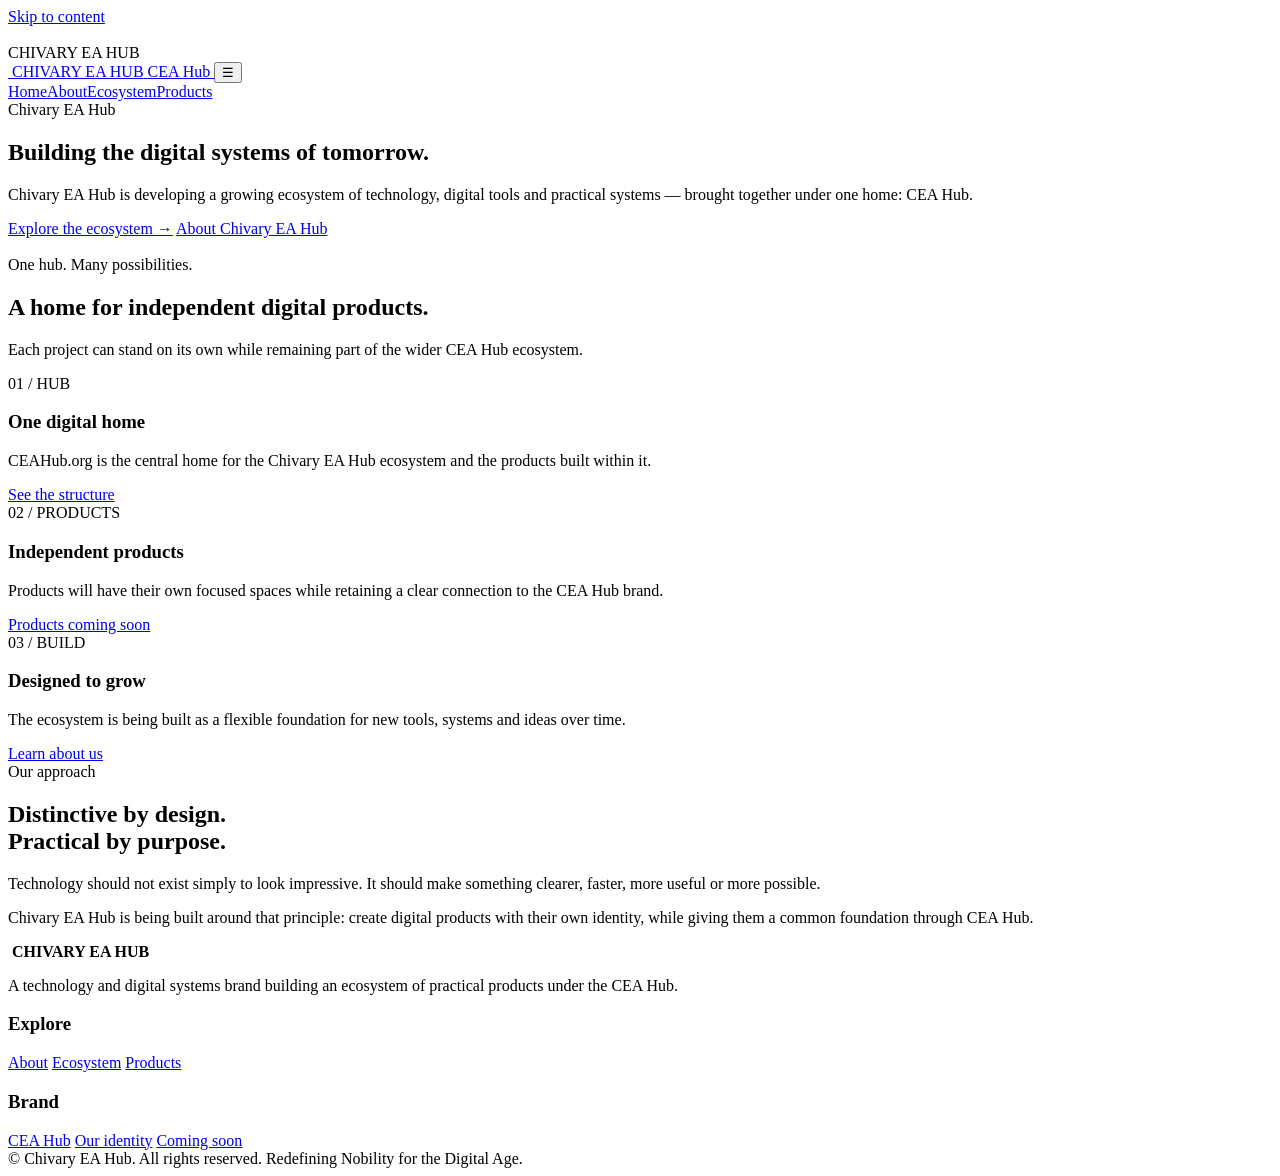
==== index.html @ 56e62394 "Add files via upload" ====
<!doctype html>
<html lang="en">
<head>
  <meta charset="utf-8">
  <meta name="viewport" content="width=device-width, initial-scale=1">
  <title>Technology, Systems & Digital Products | Chivary EA Hub</title>
  <meta name="description" content="Chivary EA Hub is building a growing ecosystem of technology, digital tools and systems under CEA Hub.">
  <meta name="theme-color" content="#070A0F">
  <meta property="og:title" content="Technology, Systems & Digital Products | Chivary EA Hub">
  <meta property="og:description" content="Chivary EA Hub is building a growing ecosystem of technology, digital tools and systems under CEA Hub.">
  <meta property="og:image" content="assets/og-image.png">
  <meta property="og:type" content="website">
  <link rel="icon" type="image/png" href="assets/favicon.png">
  <link rel="preconnect" href="https://fonts.googleapis.com">
  <link rel="preconnect" href="https://fonts.gstatic.com" crossorigin>
  <link href="https://fonts.googleapis.com/css2?family=Inter:wght@400;500;600;700;800&display=swap" rel="stylesheet">
  <link rel="stylesheet" href="assets/style.css">
</head>
<body>
<a class="skip-link" href="#main">Skip to content</a>

<div class="loader" aria-hidden="true">
  <div class="loader-inner">
    <img class="loader-logo" src="assets/chivary-emblem.png" alt="">
    <div class="loader-name">CHIVARY EA HUB</div>
    <div class="loader-line"></div>
  </div>
</div>

<header class="site-header">
  <div class="container nav">
    <a class="brand" href="index.html" aria-label="Chivary EA Hub home">
      <img src="assets/chivary-emblem.png" alt="">
      <span class="brand-text">
        <span class="brand-name">CHIVARY EA HUB</span>
        <span class="brand-sub">CEA Hub</span>
      </span>
    </a>
    <button class="nav-toggle" aria-label="Open navigation" aria-expanded="false" aria-controls="primary-navigation">☰</button>
    <nav id="primary-navigation" class="nav-links" aria-label="Primary navigation">
      <a href="index.html" class="active" aria-current="page">Home</a><a href="about.html">About</a><a href="ecosystem.html">Ecosystem</a><a href="products.html">Products</a>
    </nav>
  </div>
</header>

<main id="main">
<section class="hero">
  <div class="container hero-grid">
    <div class="reveal">
      <div class="eyebrow">Chivary EA Hub</div>
      <h1>Building the <span>digital systems</span> of tomorrow.</h1>
      <p class="lead">Chivary EA Hub is developing a growing ecosystem of technology, digital tools and practical systems — brought together under one home: CEA Hub.</p>
      <div class="actions">
        <a class="btn btn-primary" href="ecosystem.html">Explore the ecosystem <span>→</span></a>
        <a class="btn btn-secondary" href="about.html">About Chivary EA Hub</a>
      </div>
    </div>
    <div class="hero-mark reveal" aria-hidden="true">
      <img src="assets/chivary-emblem.png" alt="">
    </div>
  </div>
</section>

<section class="section section-tight">
  <div class="container">
    <div class="section-head reveal">
      <div class="eyebrow">One hub. Many possibilities.</div>
      <h2>A home for independent digital products.</h2>
      <p>Each project can stand on its own while remaining part of the wider CEA Hub ecosystem.</p>
    </div>
    <div class="cards">
      <article class="card reveal">
        <div class="card-number">01 / HUB</div>
        <h3>One digital home</h3>
        <p>CEAHub.org is the central home for the Chivary EA Hub ecosystem and the products built within it.</p>
        <a class="card-link" href="ecosystem.html">See the structure</a>
      </article>
      <article class="card reveal">
        <div class="card-number">02 / PRODUCTS</div>
        <h3>Independent products</h3>
        <p>Products will have their own focused spaces while retaining a clear connection to the CEA Hub brand.</p>
        <a class="card-link" href="products.html">Products coming soon</a>
      </article>
      <article class="card reveal">
        <div class="card-number">03 / BUILD</div>
        <h3>Designed to grow</h3>
        <p>The ecosystem is being built as a flexible foundation for new tools, systems and ideas over time.</p>
        <a class="card-link" href="about.html">Learn about us</a>
      </article>
    </div>
  </div>
</section>

<section class="section statement">
  <div class="container statement-inner">
    <div class="reveal">
      <div class="eyebrow">Our approach</div>
      <h2>Distinctive by design.<br>Practical by purpose.</h2>
    </div>
    <div class="statement-copy reveal">
      <p>Technology should not exist simply to look impressive. It should make something clearer, faster, more useful or more possible.</p>
      <p>Chivary EA Hub is being built around that principle: create digital products with their own identity, while giving them a common foundation through CEA Hub.</p>
    </div>
  </div>
</section>
</main>
<footer class="site-footer">
  <div class="container">
    <div class="footer-grid">
      <div>
        <div class="footer-brand">
          <img src="assets/chivary-emblem.png" alt="">
          <strong>CHIVARY EA HUB</strong>
        </div>
        <p class="footer-copy">A technology and digital systems brand building an ecosystem of practical products under the CEA Hub.</p>
      </div>
      <div class="footer-col">
        <h3>Explore</h3>
        <a href="about.html">About</a>
        <a href="ecosystem.html">Ecosystem</a>
        <a href="products.html">Products</a>
      </div>
      <div class="footer-col">
        <h3>Brand</h3>
        <a href="index.html">CEA Hub</a>
        <a href="about.html#identity">Our identity</a>
        <a href="products.html">Coming soon</a>
      </div>
    </div>
    <div class="footer-bottom">
      <span>© <span data-year></span> Chivary EA Hub. All rights reserved.</span>
      <span>Redefining Nobility for the Digital Age.</span>
    </div>
  </div>
</footer>
<script src="assets/site.js" defer></script>
</body>
</html>
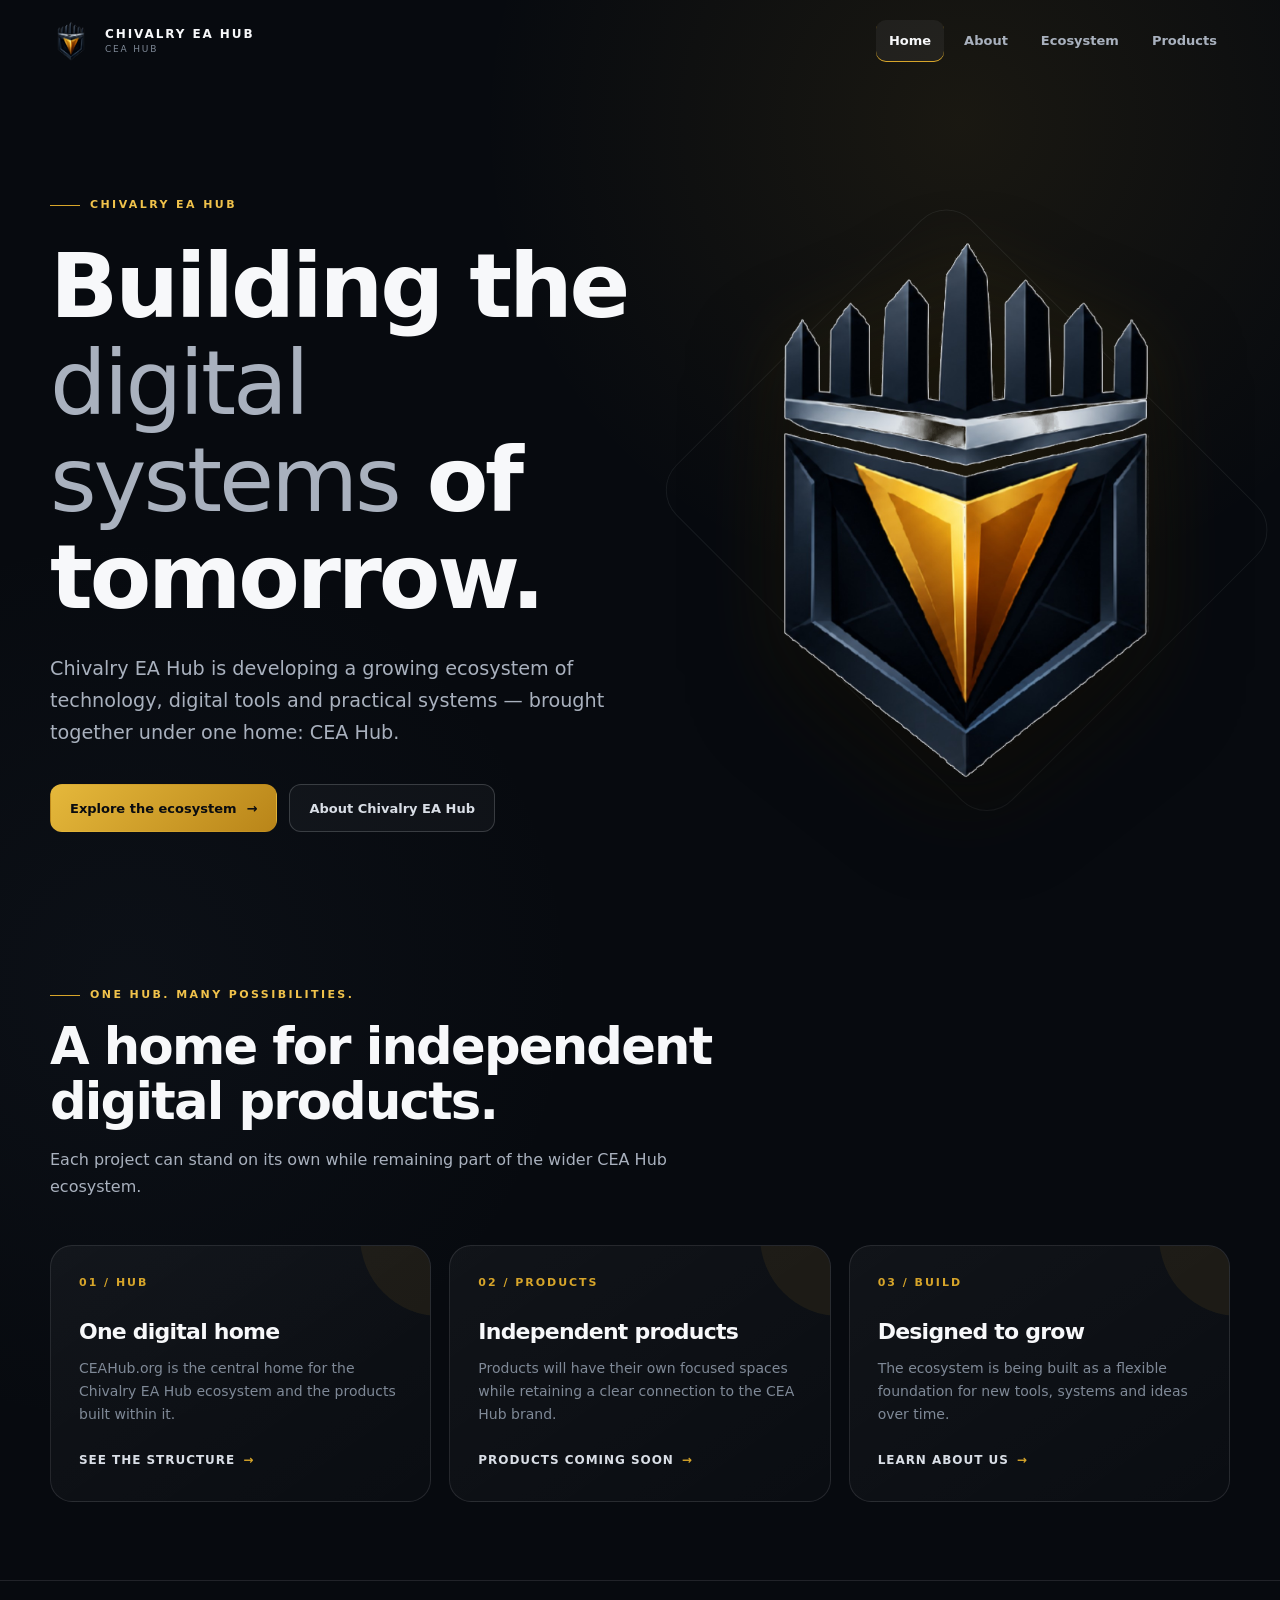
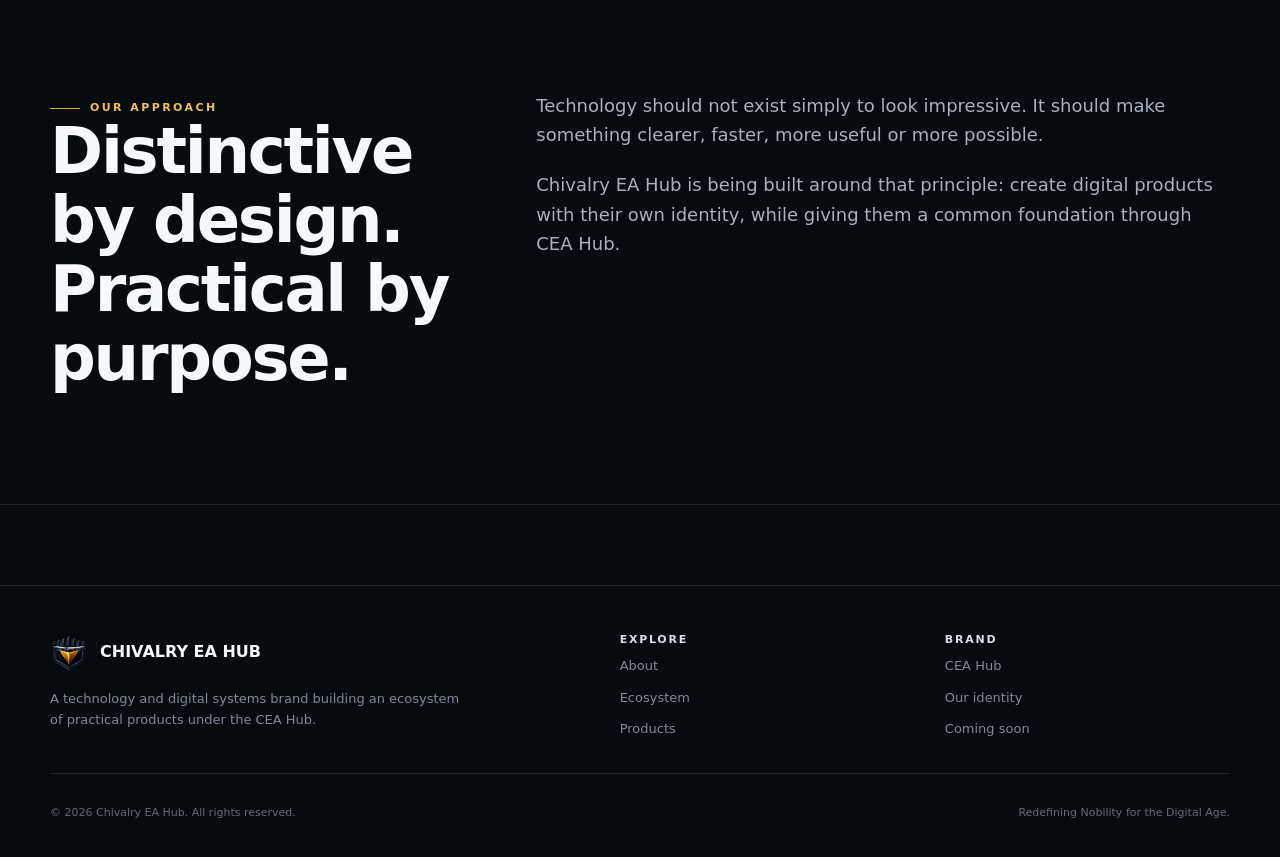
==== commit ef058673: "Update index.html" ====
--- a/index.html
+++ b/index.html
@@ -3,11 +3,11 @@
 <head>
   <meta charset="utf-8">
   <meta name="viewport" content="width=device-width, initial-scale=1">
-  <title>Technology, Systems & Digital Products | Chivary EA Hub</title>
-  <meta name="description" content="Chivary EA Hub is building a growing ecosystem of technology, digital tools and systems under CEA Hub.">
+  <title>Technology, Systems & Digital Products | Chivalry EA Hub</title>
+  <meta name="description" content="Chivalry EA Hub is building a growing ecosystem of technology, digital tools and systems under CEA Hub.">
   <meta name="theme-color" content="#070A0F">
-  <meta property="og:title" content="Technology, Systems & Digital Products | Chivary EA Hub">
-  <meta property="og:description" content="Chivary EA Hub is building a growing ecosystem of technology, digital tools and systems under CEA Hub.">
+  <meta property="og:title" content="Technology, Systems & Digital Products | Chivalry EA Hub">
+  <meta property="og:description" content="Chivalry EA Hub is building a growing ecosystem of technology, digital tools and systems under CEA Hub.">
   <meta property="og:image" content="assets/og-image.png">
   <meta property="og:type" content="website">
   <link rel="icon" type="image/png" href="assets/favicon.png">
@@ -22,17 +22,17 @@
 <div class="loader" aria-hidden="true">
   <div class="loader-inner">
     <img class="loader-logo" src="assets/chivary-emblem.png" alt="">
-    <div class="loader-name">CHIVARY EA HUB</div>
+    <div class="loader-name">CHIVALRY EA HUB</div>
     <div class="loader-line"></div>
   </div>
 </div>
 
 <header class="site-header">
   <div class="container nav">
-    <a class="brand" href="index.html" aria-label="Chivary EA Hub home">
+    <a class="brand" href="index.html" aria-label="Chivalry EA Hub home">
       <img src="assets/chivary-emblem.png" alt="">
       <span class="brand-text">
-        <span class="brand-name">CHIVARY EA HUB</span>
+        <span class="brand-name">CHIVALRY EA HUB</span>
         <span class="brand-sub">CEA Hub</span>
       </span>
     </a>
@@ -47,12 +47,12 @@
 <section class="hero">
   <div class="container hero-grid">
     <div class="reveal">
-      <div class="eyebrow">Chivary EA Hub</div>
+      <div class="eyebrow">Chivalry EA Hub</div>
       <h1>Building the <span>digital systems</span> of tomorrow.</h1>
-      <p class="lead">Chivary EA Hub is developing a growing ecosystem of technology, digital tools and practical systems — brought together under one home: CEA Hub.</p>
+      <p class="lead">Chivalry EA Hub is developing a growing ecosystem of technology, digital tools and practical systems — brought together under one home: CEA Hub.</p>
       <div class="actions">
         <a class="btn btn-primary" href="ecosystem.html">Explore the ecosystem <span>→</span></a>
-        <a class="btn btn-secondary" href="about.html">About Chivary EA Hub</a>
+        <a class="btn btn-secondary" href="about.html">About Chivalry EA Hub</a>
       </div>
     </div>
     <div class="hero-mark reveal" aria-hidden="true">
@@ -72,7 +72,7 @@
       <article class="card reveal">
         <div class="card-number">01 / HUB</div>
         <h3>One digital home</h3>
-        <p>CEAHub.org is the central home for the Chivary EA Hub ecosystem and the products built within it.</p>
+        <p>CEAHub.org is the central home for the Chivalry EA Hub ecosystem and the products built within it.</p>
         <a class="card-link" href="ecosystem.html">See the structure</a>
       </article>
       <article class="card reveal">
@@ -99,7 +99,7 @@
     </div>
     <div class="statement-copy reveal">
       <p>Technology should not exist simply to look impressive. It should make something clearer, faster, more useful or more possible.</p>
-      <p>Chivary EA Hub is being built around that principle: create digital products with their own identity, while giving them a common foundation through CEA Hub.</p>
+      <p>Chivalry EA Hub is being built around that principle: create digital products with their own identity, while giving them a common foundation through CEA Hub.</p>
     </div>
   </div>
 </section>
@@ -110,7 +110,7 @@
       <div>
         <div class="footer-brand">
           <img src="assets/chivary-emblem.png" alt="">
-          <strong>CHIVARY EA HUB</strong>
+          <strong>CHIVALRY EA HUB</strong>
         </div>
         <p class="footer-copy">A technology and digital systems brand building an ecosystem of practical products under the CEA Hub.</p>
       </div>
@@ -128,7 +128,7 @@
       </div>
     </div>
     <div class="footer-bottom">
-      <span>© <span data-year></span> Chivary EA Hub. All rights reserved.</span>
+      <span>© <span data-year></span> Chivalry EA Hub. All rights reserved.</span>
       <span>Redefining Nobility for the Digital Age.</span>
     </div>
   </div>
--- a/assets/style.css
+++ b/assets/style.css
@@ -0,0 +1,298 @@
+/* CHIVALRY EA HUB — CEA HUB
+   Main visual system. Change the variables below to restyle the whole site. */
+
+:root {
+  --obsidian: #070A0F;
+  --obsidian-2: #0B1018;
+  --panel: #0F151F;
+  --gold: #D7A52A;
+  --gold-bright: #F0C24B;
+  --silver: #D9DEE6;
+  --silver-mid: #A9B1BE;
+  --muted: #7F8997;
+  --white: #F7F8FA;
+  --line: rgba(217,222,230,.12);
+  --line-strong: rgba(217,222,230,.20);
+  --max: 1180px;
+  --radius: 22px;
+}
+
+* { box-sizing: border-box; }
+html { scroll-behavior: smooth; }
+body {
+  margin: 0;
+  color: var(--white);
+  background:
+    radial-gradient(circle at 75% 5%, rgba(215,165,42,.09), transparent 30rem),
+    radial-gradient(circle at 10% 40%, rgba(80,100,130,.07), transparent 28rem),
+    var(--obsidian);
+  font-family: Inter, ui-sans-serif, system-ui, -apple-system, BlinkMacSystemFont, "Segoe UI", sans-serif;
+  line-height: 1.65;
+  overflow-x: hidden;
+}
+body::before {
+  content: "";
+  position: fixed;
+  inset: 0;
+  pointer-events: none;
+  opacity: .18;
+  background-image:
+    linear-gradient(rgba(255,255,255,.018) 1px, transparent 1px),
+    linear-gradient(90deg, rgba(255,255,255,.018) 1px, transparent 1px);
+  background-size: 72px 72px;
+  mask-image: linear-gradient(to bottom, black, transparent 80%);
+}
+a { color: inherit; text-decoration: none; }
+img { max-width: 100%; display: block; }
+
+.container { width: min(var(--max), calc(100% - 40px)); margin: 0 auto; }
+.section { padding: 110px 0; position: relative; }
+.section-tight { padding: 78px 0; }
+
+.skip-link {
+  position: fixed; left: 16px; top: 16px; z-index: 9999;
+  padding: 10px 14px; border-radius: 10px;
+  background: var(--gold); color: #080A0D;
+  transform: translateY(-150%); transition: .2s;
+}
+.skip-link:focus { transform: translateY(0); }
+
+/* Opening/loading treatment */
+.loader {
+  position: fixed; inset: 0; z-index: 10000;
+  display: grid; place-items: center;
+  background: #06080C;
+  transition: opacity .55s ease, visibility .55s ease;
+}
+.loader.is-done { opacity: 0; visibility: hidden; pointer-events: none; }
+.loader-inner { text-align: center; }
+.loader-logo {
+  width: 92px; height: 92px; object-fit: contain; margin: 0 auto 24px;
+  filter: drop-shadow(0 12px 28px rgba(215,165,42,.18));
+  animation: loaderPulse 1.5s ease-in-out infinite;
+}
+.loader-name {
+  letter-spacing: .24em; font-size: 12px; font-weight: 800; color: var(--silver);
+}
+.loader-line {
+  width: 150px; height: 2px; margin: 18px auto 0;
+  background: rgba(255,255,255,.08); overflow: hidden;
+}
+.loader-line::after {
+  content: ""; display: block; width: 45%; height: 100%;
+  background: var(--gold); animation: loaderBar 1.15s ease-in-out infinite;
+}
+@keyframes loaderPulse { 50% { transform: translateY(-5px) scale(1.03); } }
+@keyframes loaderBar { from { transform: translateX(-120%); } to { transform: translateX(340%); } }
+
+.site-header {
+  position: fixed; z-index: 1000; top: 0; left: 0; right: 0;
+  border-bottom: 1px solid transparent;
+  transition: background .3s, border-color .3s, backdrop-filter .3s;
+}
+.site-header.scrolled {
+  background: rgba(7,10,15,.78);
+  backdrop-filter: blur(18px);
+  border-color: var(--line);
+}
+.nav {
+  min-height: 82px; display: flex; align-items: center;
+  justify-content: space-between; gap: 24px;
+}
+.brand { display: inline-flex; align-items: center; gap: 13px; min-width: 0; }
+.brand img { width: 42px; height: 42px; object-fit: contain; }
+.brand-text { display: grid; line-height: 1; gap: 5px; }
+.brand-name { font-size: 12px; letter-spacing: .16em; font-weight: 800; white-space: nowrap; }
+.brand-sub { font-size: 9px; letter-spacing: .20em; color: var(--muted); text-transform: uppercase; }
+
+.nav-links { display: flex; align-items: center; gap: 7px; }
+.nav-links a {
+  color: var(--silver-mid); font-size: 13px; font-weight: 600;
+  padding: 10px 13px; border-radius: 10px;
+  transition: color .2s, background .2s;
+}
+.nav-links a:hover, .nav-links a.active {
+  color: var(--white); background: rgba(255,255,255,.055);
+}
+.nav-links a.active { box-shadow: inset 0 -1px var(--gold); }
+.nav-toggle {
+  display:none; border:1px solid var(--line); background:rgba(255,255,255,.03);
+  color:var(--white); width:44px; height:44px; border-radius:12px; cursor:pointer;
+}
+
+.hero {
+  min-height: 100svh; display: grid; align-items: center;
+  padding-top: 120px; overflow: hidden;
+}
+.hero-grid {
+  display: grid; grid-template-columns: 1.05fr .95fr;
+  gap: 70px; align-items: center;
+}
+.eyebrow {
+  display:inline-flex; align-items:center; gap:10px;
+  color:var(--gold-bright); font-size:11px; font-weight:800;
+  letter-spacing:.22em; text-transform:uppercase;
+}
+.eyebrow::before { content:""; width:30px; height:1px; background:var(--gold); }
+h1, h2, h3 { margin:0; line-height:1.08; letter-spacing:-.035em; }
+h1 { font-size: clamp(3.1rem, 7vw, 6.8rem); max-width: 820px; margin-top: 24px; }
+h1 span { color: var(--silver-mid); font-weight: 400; }
+.lead {
+  max-width: 680px; color: var(--silver-mid);
+  font-size: clamp(1.02rem, 1.5vw, 1.22rem); margin: 28px 0 0;
+}
+.actions { display:flex; gap:12px; flex-wrap:wrap; margin-top:36px; }
+.btn {
+  display:inline-flex; align-items:center; justify-content:center; gap:10px;
+  min-height:48px; padding:0 19px; border-radius:12px;
+  border:1px solid var(--line-strong); font-size:13px; font-weight:800;
+  transition: transform .2s, border-color .2s, background .2s;
+}
+.btn:hover { transform:translateY(-2px); border-color:rgba(215,165,42,.55); }
+.btn-primary {
+  background:linear-gradient(135deg, #E5B83B, #B98519);
+  color:#0A0C10; border-color:transparent;
+}
+.btn-secondary { background:rgba(255,255,255,.035); color:var(--silver); }
+
+.hero-mark {
+  min-height: 560px; display:grid; place-items:center; position:relative;
+}
+.hero-mark::before {
+  content:""; position:absolute; width:430px; height:430px; border-radius:50%;
+  background:radial-gradient(circle, rgba(215,165,42,.13), transparent 67%);
+}
+.hero-mark::after {
+  content:""; position:absolute; inset:15% 5%; border:1px solid rgba(217,222,230,.08);
+  transform:rotate(45deg); border-radius:36px;
+}
+.hero-mark img {
+  position:relative; z-index:2; width:min(430px, 75vw);
+  filter:drop-shadow(0 35px 45px rgba(0,0,0,.55)) drop-shadow(0 0 35px rgba(215,165,42,.10));
+  animation: emblemFloat 6s ease-in-out infinite;
+}
+@keyframes emblemFloat { 50% { transform:translateY(-10px); } }
+
+.section-head { max-width: 720px; margin-bottom: 45px; }
+.section-head h2 { font-size: clamp(2rem, 4vw, 3.4rem); margin-top: 14px; }
+.section-head p { color:var(--silver-mid); margin:18px 0 0; max-width:640px; }
+
+.cards { display:grid; grid-template-columns:repeat(3,1fr); gap:18px; }
+.card {
+  position:relative; padding:28px; min-height:240px;
+  border:1px solid var(--line); border-radius:var(--radius);
+  background:linear-gradient(145deg, rgba(255,255,255,.045), rgba(255,255,255,.015));
+  overflow:hidden; transition:transform .25s, border-color .25s, background .25s;
+}
+.card::after {
+  content:""; position:absolute; width:160px; height:160px; right:-90px; top:-90px;
+  border-radius:50%; background:rgba(215,165,42,.08);
+}
+.card:hover {
+  transform:translateY(-5px); border-color:rgba(215,165,42,.35);
+  background:linear-gradient(145deg, rgba(255,255,255,.06), rgba(255,255,255,.018));
+}
+.card-number { color:var(--gold); font-size:11px; font-weight:800; letter-spacing:.18em; }
+.card h3 { margin-top:28px; font-size:22px; }
+.card p { color:var(--muted); margin:13px 0 0; font-size:14px; }
+.card-link {
+  display:inline-flex; margin-top:25px; color:var(--silver);
+  font-size:12px; font-weight:800; letter-spacing:.08em; text-transform:uppercase;
+}
+.card-link::after { content:"→"; color:var(--gold); margin-left:8px; transition:transform .2s; }
+.card-link:hover::after { transform:translateX(4px); }
+
+.statement {
+  border-top:1px solid var(--line); border-bottom:1px solid var(--line);
+}
+.statement-inner {
+  display:grid; grid-template-columns:.75fr 1.25fr; gap:70px; align-items:start;
+}
+.statement h2 { font-size:clamp(2.2rem, 5vw, 4.5rem); }
+.statement-copy { color:var(--silver-mid); font-size:18px; }
+.statement-copy p { margin-top:0; margin-bottom:20px; }
+
+.feature-panel {
+  display:grid; grid-template-columns:1.1fr .9fr; gap:24px; padding:30px;
+  border:1px solid var(--line); border-radius:var(--radius);
+  background:linear-gradient(135deg, rgba(255,255,255,.045), rgba(255,255,255,.018));
+}
+.feature-panel h3 { font-size:28px; }
+.feature-panel p { color:var(--muted); }
+.meta-list { display:grid; gap:10px; }
+.meta-item {
+  display:flex; justify-content:space-between; gap:20px; padding:14px 0;
+  border-bottom:1px solid var(--line); font-size:13px;
+}
+.meta-item span:first-child { color:var(--muted); }
+.meta-item span:last-child { color:var(--silver); font-weight:700; text-align:right; }
+
+.page-hero { padding:170px 0 90px; }
+.page-hero h1 { font-size:clamp(3rem, 7vw, 6rem); max-width:950px; }
+.page-hero p { max-width:720px; color:var(--silver-mid); font-size:18px; margin-top:24px; }
+
+.prose { max-width:800px; }
+.prose h2 { font-size:32px; margin:0 0 18px; }
+.prose p { color:var(--silver-mid); margin:0 0 24px; font-size:16px; }
+.prose strong { color:var(--silver); }
+
+.product-placeholder {
+  min-height:380px; display:grid; place-items:center; text-align:center; padding:40px;
+  border:1px dashed rgba(215,165,42,.35); border-radius:var(--radius);
+  background:radial-gradient(circle at 50% 0, rgba(215,165,42,.08), transparent 45%), rgba(255,255,255,.015);
+}
+.product-placeholder .mark { width:70px; height:70px; margin:0 auto 22px; opacity:.9; }
+
+.site-footer { border-top:1px solid var(--line); padding:48px 0 34px; margin-top:80px; }
+.footer-grid { display:grid; grid-template-columns:1.3fr .7fr .7fr; gap:40px; }
+.footer-brand { display:flex; align-items:center; gap:12px; }
+.footer-brand img { width:38px; height:38px; }
+.footer-copy { color:var(--muted); font-size:13px; max-width:420px; margin-top:16px; }
+.footer-col h3 { font-size:11px; letter-spacing:.16em; text-transform:uppercase; color:var(--silver); }
+.footer-col a { display:block; color:var(--muted); font-size:13px; margin-top:10px; }
+.footer-col a:hover { color:var(--silver); }
+.footer-bottom {
+  display:flex; justify-content:space-between; gap:20px; padding-top:30px;
+  margin-top:30px; border-top:1px solid var(--line); color:#626B78; font-size:11px;
+}
+
+.reveal { opacity:0; transform:translateY(18px); transition:opacity .7s ease, transform .7s ease; }
+.reveal.visible { opacity:1; transform:none; }
+
+@media (max-width: 900px) {
+  .hero-grid, .statement-inner, .feature-panel { grid-template-columns:1fr; }
+  .hero-mark { min-height:420px; }
+  .cards { grid-template-columns:1fr; }
+  .footer-grid { grid-template-columns:1fr 1fr; }
+  .footer-grid > :first-child { grid-column:1 / -1; }
+}
+@media (max-width: 680px) {
+  .container { width:min(var(--max), calc(100% - 28px)); }
+  .nav { min-height:70px; }
+  .nav-toggle { display:block; }
+  .nav-links {
+    position:absolute; left:14px; right:14px; top:66px;
+    display:grid; gap:3px; padding:10px;
+    background:rgba(10,14,20,.96); border:1px solid var(--line);
+    border-radius:16px; backdrop-filter:blur(18px);
+    transform:translateY(-12px); opacity:0; pointer-events:none; transition:.2s;
+  }
+  .nav-links.open { transform:none; opacity:1; pointer-events:auto; }
+  .nav-links a { padding:13px; }
+  .hero { padding-top:110px; }
+  h1 { font-size:clamp(3rem, 16vw, 5rem); }
+  .hero-mark { min-height:350px; }
+  .hero-mark img { width:min(340px, 86vw); }
+  .section { padding:80px 0; }
+  .page-hero { padding:130px 0 70px; }
+  .footer-grid { grid-template-columns:1fr; }
+  .footer-grid > :first-child { grid-column:auto; }
+  .footer-bottom { flex-direction:column; }
+}
+@media (prefers-reduced-motion: reduce) {
+  *, *::before, *::after {
+    animation-duration:.001ms !important; animation-iteration-count:1 !important;
+    scroll-behavior:auto !important; transition-duration:.001ms !important;
+  }
+  .reveal { opacity:1; transform:none; }
+}
